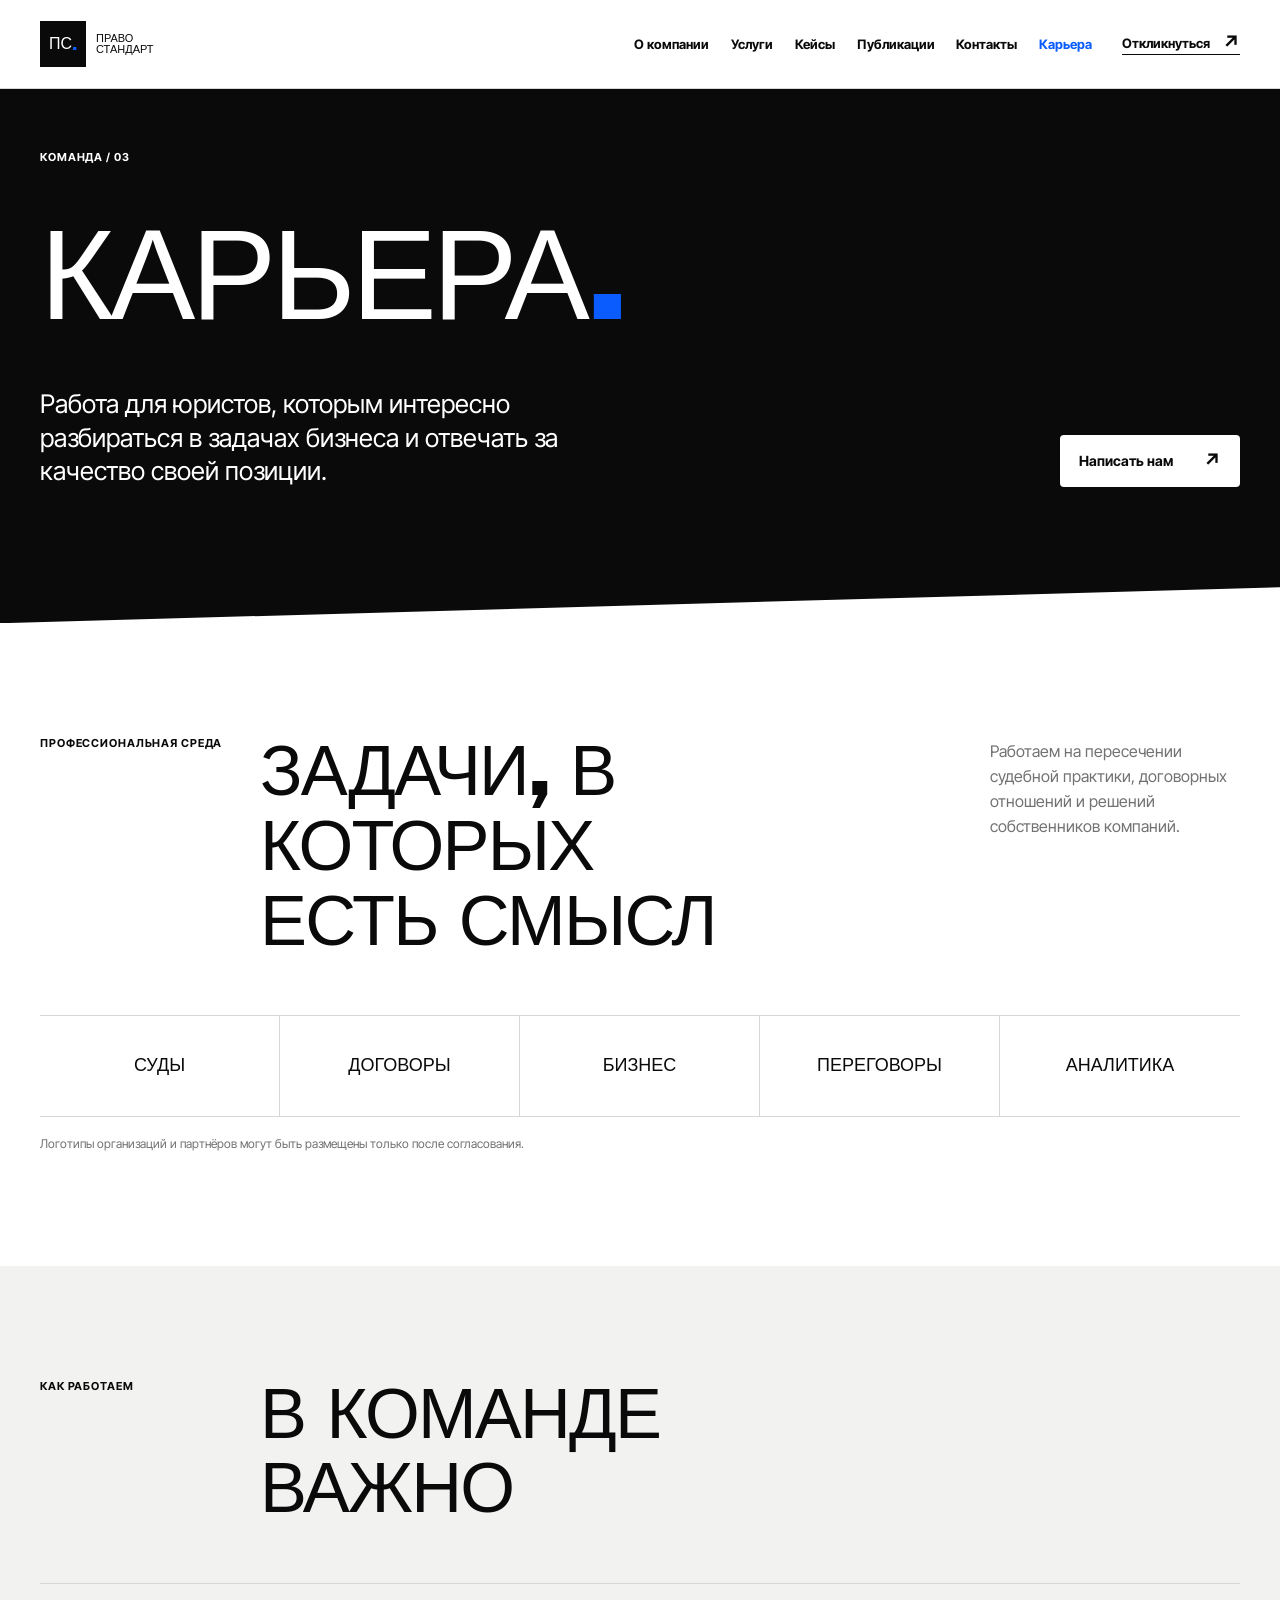
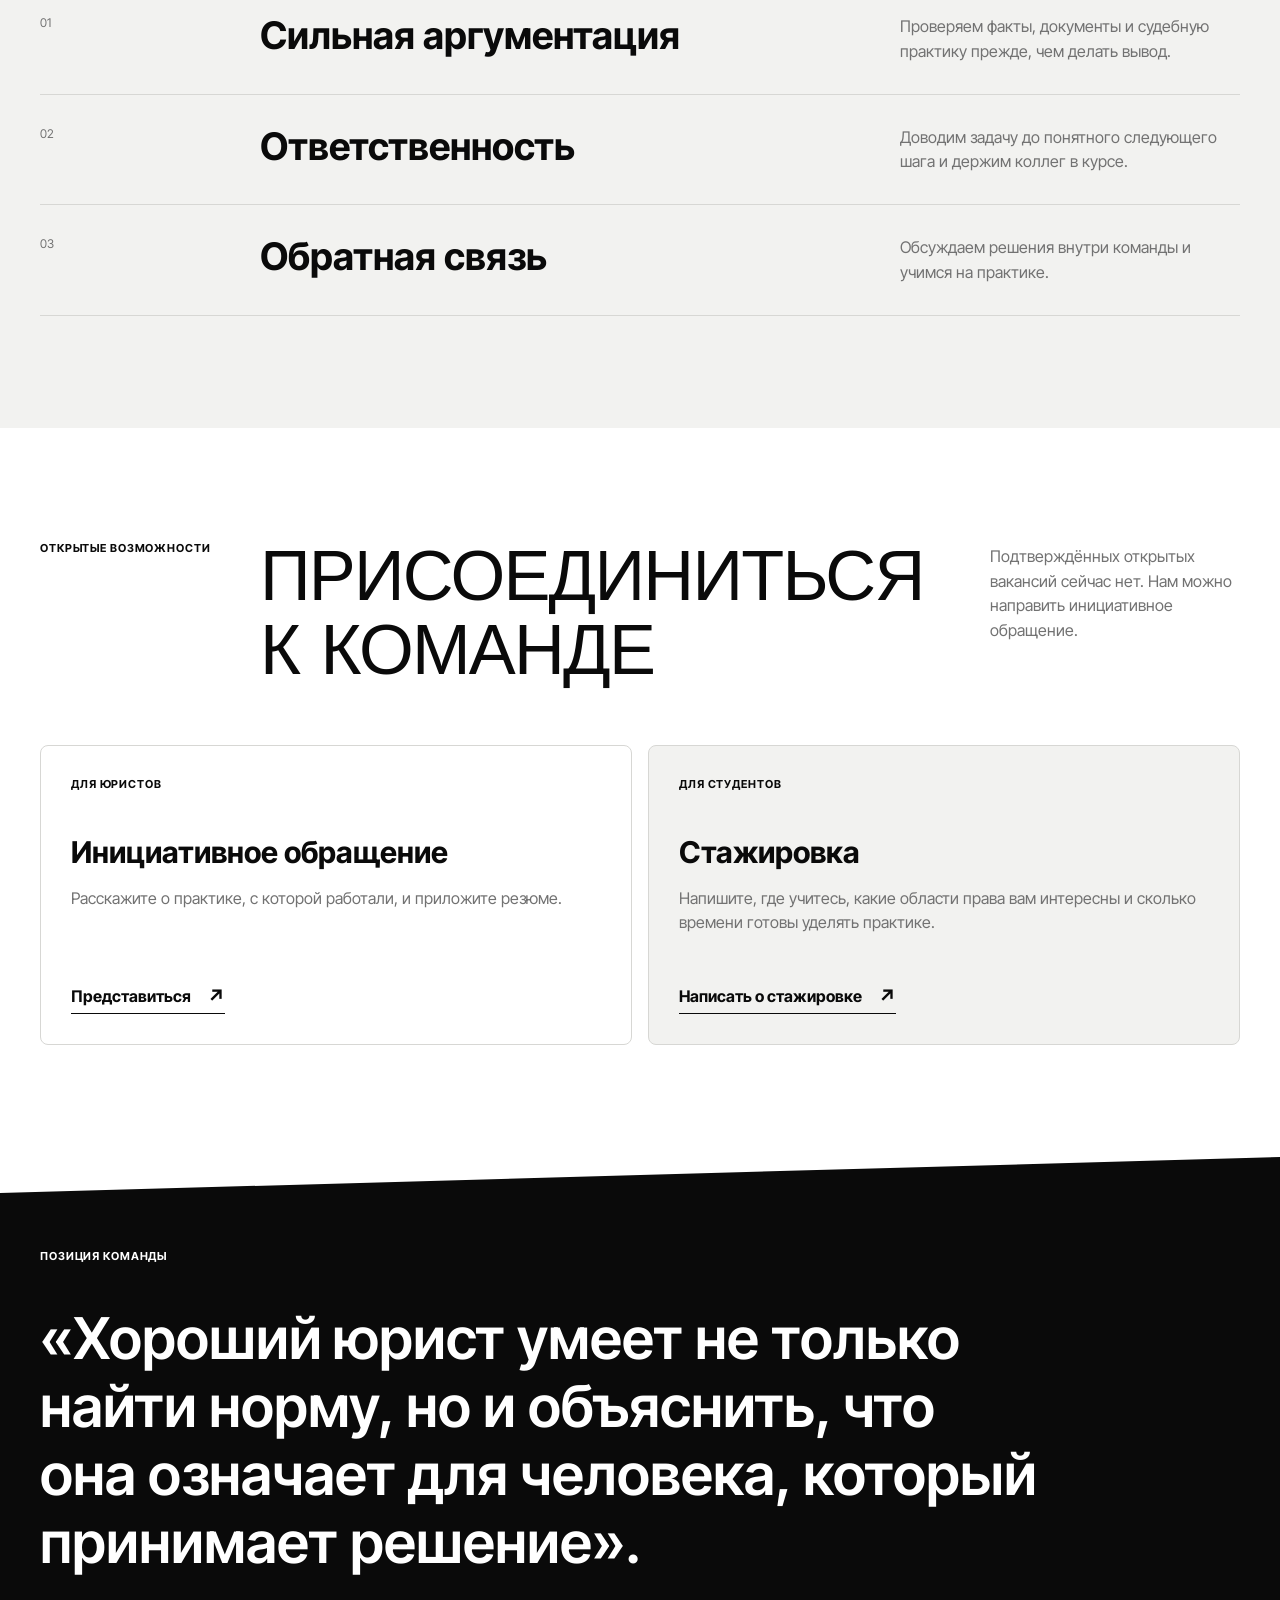
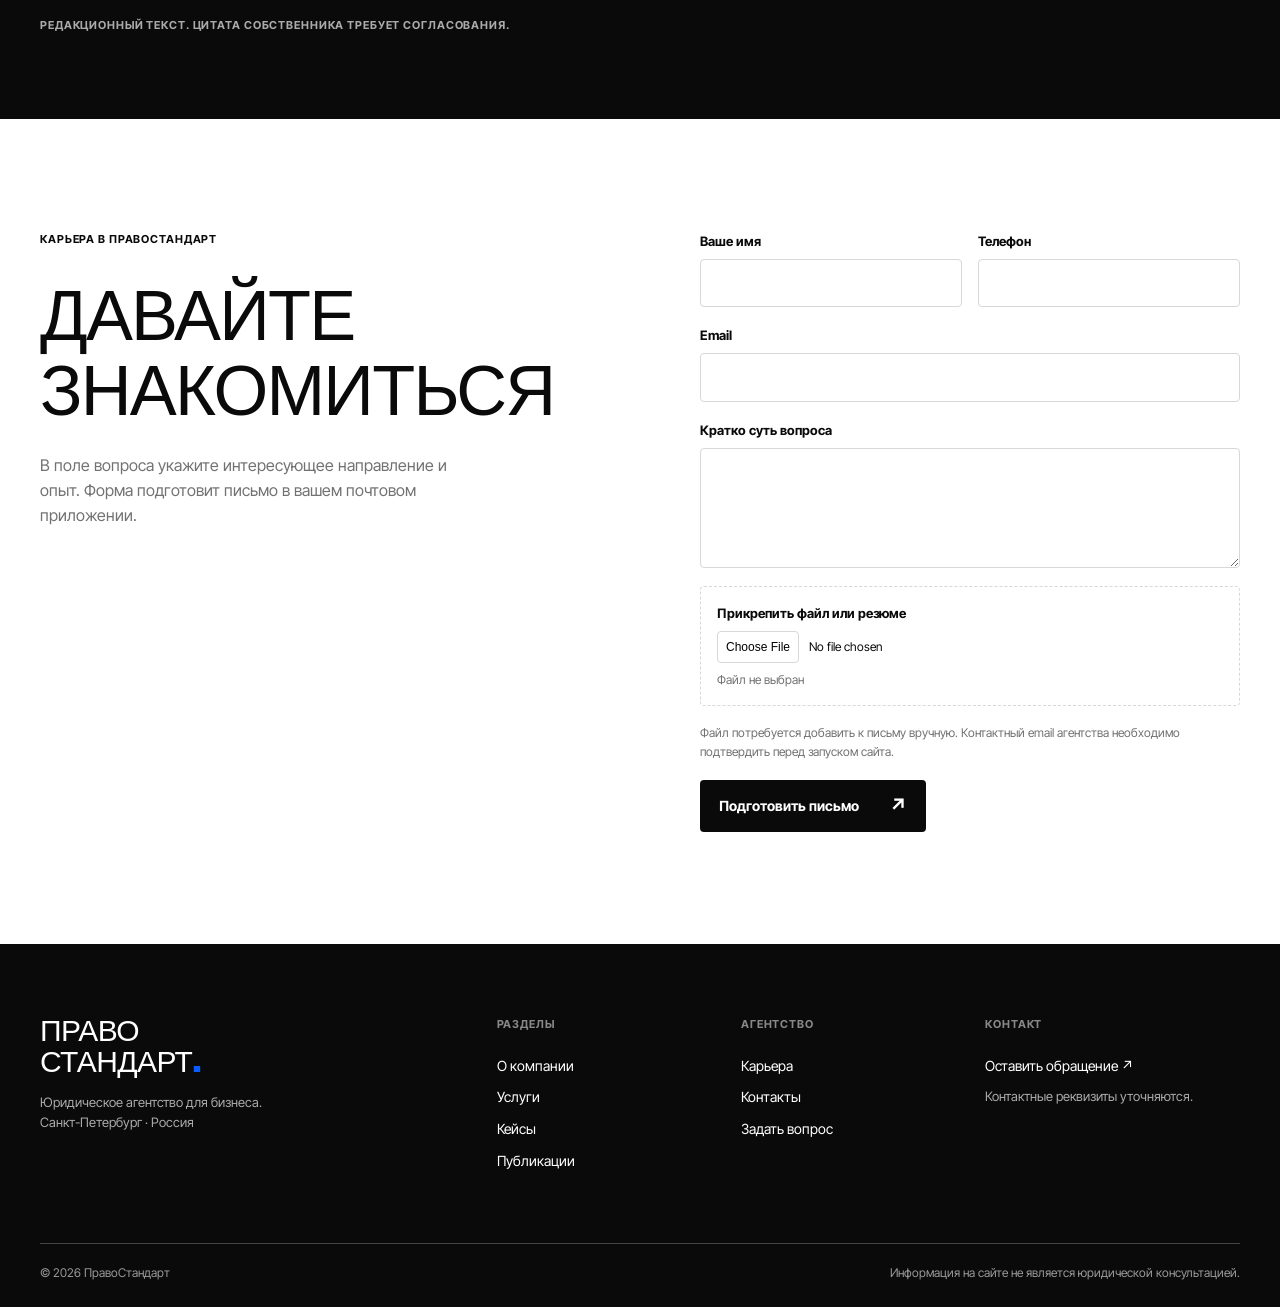
==== career.html @ 1e6f87a8 "Add files via upload" ====
<!doctype html>
<html lang="ru">
<head>
  <meta charset="utf-8"><meta name="viewport" content="width=device-width, initial-scale=1">
  <meta name="description" content="Карьера и стажировки в юридическом агентстве ПравоСтандарт.">
  <title>Карьера — ПравоСтандарт</title>
  <link rel="preconnect" href="https://fonts.googleapis.com"><link rel="preconnect" href="https://fonts.gstatic.com" crossorigin>
  <link href="https://fonts.googleapis.com/css2?family=Archivo+Black&family=Inter+Tight:wght@400;500;600;700&display=swap" rel="stylesheet">
  <link rel="stylesheet" href="styles.css">
</head>
<body>
<a class="skip-link" href="#main">К содержанию</a>
<header class="site-header"><div class="container header-inner"><a class="brand" href="index.html" aria-label="ПравоСтандарт — главная"><span class="brand-mark">ПС<span class="brand-dot">.</span></span><span class="brand-name">ПРАВО<br>СТАНДАРТ</span></a><button class="menu-toggle" type="button" aria-label="Открыть меню" aria-expanded="false" aria-controls="site-nav"><span></span><span></span><span></span></button><nav class="site-nav" id="site-nav" aria-label="Основная навигация"><a href="index.html">О компании</a><a href="index.html#services">Услуги</a><a href="cases.html">Кейсы</a><a href="index.html#publications">Публикации</a><a href="contacts.html">Контакты</a><a href="career.html" aria-current="page">Карьера</a></nav><a class="header-contact" href="#apply">Откликнуться <span aria-hidden="true">↗</span></a></div></header>
<main id="main">
  <section class="page-hero cut-bottom"><div class="container"><span class="eyebrow">КОМАНДА / 03</span><h1>КАРЬЕРА<span class="hero-period">.</span></h1><div class="page-hero-bottom"><p>Работа для юристов, которым интересно разбираться в задачах бизнеса и отвечать за качество своей позиции.</p><a class="button button-light" href="#apply">Написать нам <span aria-hidden="true">↗</span></a></div></div></section>
  <section class="section"><div class="container"><div class="section-head"><span class="section-label">ПРОФЕССИОНАЛЬНАЯ СРЕДА</span><h2 class="section-title">ЗАДАЧИ, В КОТОРЫХ<br>ЕСТЬ СМЫСЛ</h2><p>Работаем на пересечении судебной практики, договорных отношений и решений собственников компаний.</p></div><div class="sector-strip"><span>СУДЫ</span><span>ДОГОВОРЫ</span><span>БИЗНЕС</span><span>ПЕРЕГОВОРЫ</span><span>АНАЛИТИКА</span></div><p class="small-disclaimer">Логотипы организаций и партнёров могут быть размещены только после согласования.</p></div></section>
  <section class="section section-muted"><div class="container"><div class="section-head"><span class="section-label">КАК РАБОТАЕМ</span><h2 class="section-title">В КОМАНДЕ<br>ВАЖНО</h2></div><div class="principle-rows"><div><span>01</span><h3>Сильная аргументация</h3><p>Проверяем факты, документы и судебную практику прежде, чем делать вывод.</p></div><div><span>02</span><h3>Ответственность</h3><p>Доводим задачу до понятного следующего шага и держим коллег в курсе.</p></div><div><span>03</span><h3>Обратная связь</h3><p>Обсуждаем решения внутри команды и учимся на практике.</p></div></div></div></section>
  <section class="section"><div class="container"><div class="section-head"><span class="section-label">ОТКРЫТЫЕ ВОЗМОЖНОСТИ</span><h2 class="section-title">ПРИСОЕДИНИТЬСЯ<br>К КОМАНДЕ</h2><p>Подтверждённых открытых вакансий сейчас нет. Нам можно направить инициативное обращение.</p></div><div class="career-options"><div><span class="eyebrow">ДЛЯ ЮРИСТОВ</span><h3>Инициативное обращение</h3><p>Расскажите о практике, с которой работали, и приложите резюме.</p><a class="text-link" href="#apply">Представиться <span aria-hidden="true">↗</span></a></div><div><span class="eyebrow">ДЛЯ СТУДЕНТОВ</span><h3>Стажировка</h3><p>Напишите, где учитесь, какие области права вам интересны и сколько времени готовы уделять практике.</p><a class="text-link" href="#apply">Написать о стажировке <span aria-hidden="true">↗</span></a></div></div></div></section>
  <section class="career-quote cut-top"><div class="container"><span class="section-label">ПОЗИЦИЯ КОМАНДЫ</span><blockquote>«Хороший юрист умеет не только найти норму, но и объяснить, что она означает для человека, который принимает решение».</blockquote><span class="eyebrow">РЕДАКЦИОННЫЙ ТЕКСТ. ЦИТАТА СОБСТВЕННИКА ТРЕБУЕТ СОГЛАСОВАНИЯ.</span></div></section>
  <section class="section contact-section" id="apply"><div class="container contact-layout"><div><span class="section-label">КАРЬЕРА В ПРАВОСТАНДАРТ</span><h2 class="section-title">ДАВАЙТЕ<br>ЗНАКОМИТЬСЯ</h2><p>В поле вопроса укажите интересующее направление и опыт. Форма подготовит письмо в вашем почтовом приложении.</p></div><form class="contact-form" data-mail-form><div class="form-row"><label>Ваше имя <input name="name" autocomplete="name" required></label><label>Телефон <input name="phone" type="tel" autocomplete="tel" required></label></div><label>Email <input name="email" type="email" autocomplete="email" required></label><label>Кратко суть вопроса <textarea name="question" rows="4" required></textarea></label><label class="file-field">Прикрепить файл или резюме <input name="file" type="file" accept=".pdf,.doc,.docx,.jpg,.jpeg,.png"><span class="file-name">Файл не выбран</span></label><p class="form-note">Файл потребуется добавить к письму вручную. Контактный email агентства необходимо подтвердить перед запуском сайта.</p><button class="button button-dark" type="submit">Подготовить письмо <span aria-hidden="true">↗</span></button></form></div></section>
</main>
<footer class="site-footer"><div class="container"><div class="footer-main"><div><a class="footer-brand" href="index.html">ПРАВО<br>СТАНДАРТ<span>.</span></a><p>Юридическое агентство для бизнеса.<br>Санкт-Петербург · Россия</p></div><div><span class="footer-heading">РАЗДЕЛЫ</span><a href="index.html#about">О компании</a><a href="index.html#services">Услуги</a><a href="cases.html">Кейсы</a><a href="index.html#publications">Публикации</a></div><div><span class="footer-heading">АГЕНТСТВО</span><a href="career.html">Карьера</a><a href="contacts.html">Контакты</a><a href="contacts.html#question">Задать вопрос</a></div><div><span class="footer-heading">КОНТАКТ</span><a href="contacts.html#question">Оставить обращение ↗</a><span class="footer-small">Контактные реквизиты уточняются.</span></div></div><div class="footer-bottom"><span>© <span data-year>2026</span> ПравоСтандарт</span><span>Информация на сайте не является юридической консультацией.</span></div></div></footer>
<script src="script.js"></script>
</body>
</html>
---- styles.css ----
:root{--paper:#fff;--ink:#0a0a0a;--accent:#0a5cff;--muted:#f2f2f0;--line:#d7d7d4;--soft:#727272;--inverse:#f8f8f6;--radius:4px;--radius-large:8px;--font-display:"Archivo Black","Arial Black",sans-serif;--font-body:"Inter Tight",Arial,sans-serif}
*{box-sizing:border-box}
html{scroll-behavior:smooth}
body{margin:0;background:var(--paper);color:var(--ink);font:400 16px/1.55 var(--font-body)}
button,input,textarea{font:inherit}
button{cursor:pointer}
a{color:inherit;text-decoration:none}
a,button,input,textarea{transition:color .25s cubic-bezier(.2,0,0,1),background-color .25s cubic-bezier(.2,0,0,1),border-color .25s cubic-bezier(.2,0,0,1),transform .25s cubic-bezier(.2,0,0,1)}
a:hover{color:var(--accent)}
:focus-visible{outline:3px solid var(--accent);outline-offset:4px}
::selection{background:var(--accent);color:var(--paper)}
.container{width:min(100% - 64px,1200px);margin-inline:auto}
.skip-link{position:absolute;top:-80px;left:16px;z-index:50;padding:8px 16px;background:var(--paper)}
.skip-link:focus{top:12px}
.site-header{position:relative;z-index:10;background:var(--paper);border-bottom:1px solid var(--line)}
.header-inner{min-height:88px;display:flex;align-items:center;gap:30px}
.brand{display:flex;align-items:center;gap:10px;flex-shrink:0}
.brand-mark{display:flex;align-items:center;justify-content:center;width:46px;height:46px;background:var(--ink);color:var(--paper);font:16px var(--font-display);letter-spacing:0}
.brand-dot,.footer-brand span,.hero-period{color:var(--accent)}
.brand-name{font:11px/1.03 var(--font-display)}
.site-nav{display:flex;align-items:center;gap:clamp(12px,1.7vw,26px);margin-left:auto}
.site-nav a{font-size:13px;font-weight:700;white-space:nowrap}
.site-nav a[aria-current="page"]{color:var(--accent)}
.header-contact{display:flex;gap:12px;align-items:center;border-bottom:1px solid var(--ink);font-size:13px;font-weight:700;white-space:nowrap}
.header-contact span,.button span,.text-link span{font-size:20px;line-height:1}
.menu-toggle{display:none}
.hero,.page-hero{position:relative;background:var(--ink);color:var(--paper);overflow:hidden}
.cut-bottom{clip-path:polygon(0 0,100% 0,100% calc(100% - 36px),0 100%);padding-bottom:36px}
.cut-top{clip-path:polygon(0 36px,100% 0,100% 100%,0 100%);padding-top:36px}
.hero{min-height:680px}
.hero-inner{padding-top:64px;padding-bottom:110px}
.hero-meta{display:flex;justify-content:space-between;gap:20px;font-size:11px;font-weight:700;letter-spacing:.08em}
.hero h1,.page-hero h1{font-family:var(--font-display);font-weight:400;line-height:.98;letter-spacing:-.035em;overflow-wrap:anywhere}
.hero h1{font-size:clamp(72px,11vw,152px);margin:72px 0 48px}
.outline-text{-webkit-text-stroke:2px var(--paper);color:transparent}
.hero-bottom,.page-hero-bottom{display:flex;align-items:end;justify-content:space-between;gap:40px}
.hero-bottom p,.page-hero-bottom p{max-width:500px;margin:0;font-size:clamp(20px,2vw,27px);line-height:1.3}
.hero-index{position:absolute;right:24px;bottom:60px;font-size:11px;writing-mode:vertical-rl;color:var(--soft)}
.button{min-height:52px;padding:13px 18px;display:inline-flex;justify-content:space-between;align-items:center;gap:30px;border:1px solid transparent;border-radius:var(--radius);font-size:14px;font-weight:700;white-space:nowrap}
.button:hover{transform:translateY(-2px)}
.button-light{background:var(--paper);color:var(--ink)}
.button-light:hover{background:var(--accent);color:var(--paper)}
.button-dark{background:var(--ink);color:var(--paper)}
.button-dark:hover{background:var(--accent);color:var(--paper)}
.section{padding:112px 0}
.section-muted{background:var(--muted)}
.section-label,.eyebrow{display:block;font-size:11px;font-weight:700;letter-spacing:.08em}
.section-title{margin:0;font:400 clamp(40px,5.5vw,76px)/1.06 var(--font-display);letter-spacing:-.025em;overflow-wrap:anywhere}
.section-head{display:grid;grid-template-columns:190px minmax(0,1fr) 250px;align-items:start;gap:30px;margin-bottom:56px}
.section-head p{margin:4px 0 0;color:var(--soft)}
.split-layout{display:grid;grid-template-columns:290px minmax(0,1fr);gap:30px}
.approach blockquote{max-width:860px;margin:64px 0 24px;font-size:clamp(26px,3.2vw,42px);line-height:1.25;font-weight:600}
.approach .muted{max-width:570px;color:var(--soft);font-size:18px}
.service-list{margin-bottom:32px}
.service-list>div{display:grid;grid-template-columns:70px 1fr 30px;align-items:center;gap:16px;padding:24px 0;border-top:1px solid var(--line)}
.service-list>div:last-child{border-bottom:1px solid var(--line)}
.service-list h3{margin:0;font-size:clamp(24px,3vw,40px);font-weight:600;line-height:1.1}
.service-list span:first-child{color:var(--soft);font-size:12px}
.service-list span:last-child{font-size:24px}
.text-link{display:inline-flex;align-items:center;gap:16px;border-bottom:1px solid var(--ink);padding-bottom:4px;font-weight:700}
.team-grid{display:grid;grid-template-columns:1.15fr 1fr 1fr;gap:16px}
.team-card{border:1px solid var(--line);border-radius:var(--radius-large);overflow:hidden;background:var(--paper)}
.portrait{height:clamp(220px,25vw,330px);position:relative;overflow:hidden;background:repeating-linear-gradient(135deg,#e5e5e3 0,#e5e5e3 1px,#f4f4f2 1px,#f4f4f2 18px)}
.portrait-two{background:repeating-linear-gradient(45deg,#e2e2df 0,#e2e2df 1px,#f3f3f1 1px,#f3f3f1 22px)}
.portrait-three{background:repeating-linear-gradient(90deg,#e7e7e4 0,#e7e7e4 1px,#f5f5f3 1px,#f5f5f3 18px)}
.portrait span{position:absolute;bottom:16px;left:20px;font:clamp(70px,9vw,130px)/1 var(--font-display);color:rgba(10,10,10,.09)}
.team-card-body{padding:24px}
.team-card h3{margin:20px 0 8px;font-size:24px;line-height:1.15}
.team-card p{margin:0 0 20px;color:var(--soft)}
.team-card q{font-size:15px;font-weight:600}
.metrics-band{background:var(--ink);color:var(--paper);padding-bottom:78px}
.metrics-band .container{padding-top:44px}
.metrics-grid{display:grid;grid-template-columns:repeat(3,1fr);gap:24px;margin-top:40px}
.metrics-grid>div{display:flex;flex-direction:column;gap:20px;border-top:1px solid #555;padding-top:20px}
.metrics-grid strong{font:clamp(80px,11vw,152px)/1 var(--font-display);letter-spacing:-.04em}
.metrics-grid strong span{color:var(--accent)}
.metrics-grid>div>span{font-size:12px;font-weight:700;line-height:1.3}
.metrics-note{margin:44px 0 0;color:#aaa;font-size:13px}
.principle-rows{border-top:1px solid var(--line)}
.principle-rows>div{display:grid;grid-template-columns:190px 1fr 340px;gap:30px;padding:30px 0;border-bottom:1px solid var(--line)}
.principle-rows>div>span{font-size:12px;color:var(--soft)}
.principle-rows h3{margin:0;font-size:clamp(24px,3vw,38px);line-height:1.15}
.principle-rows p{margin:0;color:var(--soft)}
.geography-layout{display:grid;grid-template-columns:.85fr 1.15fr;align-items:center;gap:64px}
.geography-layout .section-title{margin:36px 0 24px}
.geography-layout p{max-width:390px;color:var(--soft);margin:0 0 28px}
.map-panel{margin-right:calc((min(100vw - 64px,1200px) - 100vw + 64px)/2);background:#e6e6e3;min-height:380px;display:flex;flex-direction:column;justify-content:center;padding:20px}
.map-panel svg{width:100%;max-height:350px}
.map-shape{fill:#f6f6f4;stroke:#bdbdb9;stroke-width:2}
.map-line{fill:none;stroke:var(--accent);stroke-width:2;stroke-dasharray:5 5}
.map-panel circle{fill:var(--accent)}
.map-panel text{font:700 12px var(--font-body);fill:var(--ink)}
.map-panel small{color:var(--soft)}
.sector-strip{display:grid;grid-template-columns:repeat(5,1fr);border-top:1px solid var(--line);border-bottom:1px solid var(--line)}
.sector-strip span{min-height:100px;display:flex;align-items:center;justify-content:center;text-align:center;padding:12px;border-right:1px solid var(--line);font:clamp(12px,1.5vw,18px)/1.2 var(--font-display)}
.sector-strip span:last-child{border-right:0}
.publication-grid{display:grid;grid-template-columns:1fr 1fr 1.25fr;gap:16px}
.publication-grid article{min-height:270px;display:flex;flex-direction:column;padding:24px;border:1px solid var(--line);border-radius:var(--radius-large);background:var(--paper)}
.publication-grid h3{font-size:28px;margin:auto 0 10px;line-height:1.12}
.publication-grid p{margin:0;color:var(--soft)}
.publication-grid .pro-bono{background:var(--ink);color:var(--paper)}
.publication-grid .pro-bono p{color:#bbb}
.contact-layout{display:grid;grid-template-columns:1fr 1fr;gap:10%}
.contact-layout .section-title{margin:32px 0 24px}
.contact-layout>div>p{max-width:430px;color:var(--soft)}
.contact-form{display:grid;gap:18px}
.contact-form label{display:grid;gap:8px;font-size:13px;font-weight:700}
.form-row{display:grid;grid-template-columns:1fr 1fr;gap:16px}
.contact-form input:not([type=file]),.contact-form textarea{width:100%;min-width:0;padding:13px 14px;border:1px solid var(--line);border-radius:var(--radius);background:var(--paper);color:var(--ink);outline:none}
.contact-form input:not([type=file]):focus,.contact-form textarea:focus{border-color:var(--accent);box-shadow:0 0 0 2px rgba(10,92,255,.13)}
.contact-form textarea{resize:vertical;min-height:120px}
.file-field{padding:16px;border:1px dashed var(--line);border-radius:var(--radius)}
.file-field input{max-width:100%;font-size:12px;font-weight:400}
.file-field input::file-selector-button{margin-right:10px;padding:8px;border:1px solid var(--line);border-radius:var(--radius);background:var(--paper);cursor:pointer}
.file-name,.form-note{color:var(--soft);font-size:12px;font-weight:400}
.form-note{margin:0}
.contact-form .button{justify-self:start}
.site-footer{background:var(--ink);color:var(--paper);padding:72px 0 24px}
.footer-main{display:grid;grid-template-columns:2fr 1fr 1fr 1.2fr;gap:32px;padding-bottom:72px}
.footer-brand{font:30px/1 var(--font-display);letter-spacing:-.02em}
.footer-main p,.footer-small{color:#aaa;font-size:13px}
.footer-main>div:not(:first-child){display:flex;flex-direction:column;align-items:start;gap:10px}
.footer-main a:not(.footer-brand){font-size:14px}
.footer-heading{color:#888;font-size:11px;font-weight:700;letter-spacing:.08em;margin-bottom:12px}
.footer-bottom{display:flex;justify-content:space-between;gap:20px;border-top:1px solid #444;padding-top:20px;color:#999;font-size:12px}
.page-hero{min-height:470px}
.page-hero .container{padding-top:60px;padding-bottom:100px}
.page-hero h1{font-size:clamp(62px,10vw,136px);margin:48px 0}
.page-hero-bottom p{max-width:590px}
.case-grid{display:grid;grid-template-columns:repeat(2,minmax(0,1fr));gap:16px}
.case-card{min-height:360px;padding:30px;border:1px solid var(--line);border-radius:var(--radius-large);display:flex;flex-direction:column}
.case-card:nth-child(4n+2),.case-card:nth-child(4n+3){background:var(--muted)}
.case-card h3{font:clamp(22px,2.4vw,34px)/1.14 var(--font-display);margin:30px 0}
.case-card dl{display:grid;grid-template-columns:104px 1fr;gap:8px 18px;margin:auto 0 0;font-size:14px}
.case-card dt{font-weight:700}
.case-card dd{margin:0;color:var(--soft)}
.contact-info-grid{display:grid;grid-template-columns:repeat(3,1fr);gap:16px}
.contact-info-grid>div{padding:24px 0;border-top:1px solid var(--line)}
.contact-info-grid h3{font-size:26px;line-height:1.2;margin:22px 0 8px}
.contact-info-grid p{color:var(--soft);margin:0}
.location-switch{display:inline-flex;gap:4px;padding:4px;border:1px solid var(--line);border-radius:var(--radius-large);margin-bottom:32px}
.location-switch button{padding:10px 16px;border:0;border-radius:var(--radius);background:transparent;font-weight:700}
.location-switch button:hover{color:var(--accent)}
.location-switch button.is-active{background:var(--ink);color:var(--paper)}
.location-grid{display:grid;grid-template-columns:1fr 1.4fr;gap:40px;align-items:stretch}
.location-copy{padding-top:32px}
.location-copy h3{font-size:36px;margin:32px 0 12px}
.location-copy p{color:var(--soft);max-width:350px;margin-bottom:32px}
.location-map{position:relative;min-height:360px;overflow:hidden;border:1px solid var(--line);border-radius:var(--radius-large);background:repeating-linear-gradient(0deg,#e8e8e5 0,#e8e8e5 2px,#f3f3f0 2px,#f3f3f0 72px)}
.map-street{position:absolute;height:15px;background:var(--paper);transform:rotate(-31deg);width:130%;left:-15%;top:30%;border:1px solid var(--line)}
.street-two{top:64%;transform:rotate(28deg)}
.street-three{top:83%;transform:rotate(-13deg)}
.map-water{position:absolute;width:70px;height:140%;top:-20%;left:22%;background:#d3d7d8;transform:rotate(17deg)}
.map-pin{position:absolute;top:43%;left:53%;width:56px;height:56px;display:grid;place-items:center;background:var(--accent);color:var(--paper);font:16px var(--font-display);border:5px solid var(--paper);border-radius:50%;box-shadow:0 8px 20px #0002}
.map-caption{position:absolute;bottom:16px;left:16px;right:16px;width:max-content;max-width:calc(100% - 32px);padding:8px;background:var(--paper);font-size:11px;font-weight:700}
.small-disclaimer{color:var(--soft);font-size:12px;margin:18px 0 0}
.career-options{display:grid;grid-template-columns:1fr 1fr;gap:16px}
.career-options>div{min-height:300px;display:flex;flex-direction:column;padding:30px;border:1px solid var(--line);border-radius:var(--radius-large)}
.career-options>div:nth-child(2){background:var(--muted)}
.career-options h3{font-size:30px;margin:36px 0 10px}
.career-options p{margin:0 0 30px;color:var(--soft)}
.career-options .text-link{align-self:start;margin-top:auto}
.career-quote{background:var(--ink);color:var(--paper);padding-bottom:85px}
.career-quote .container{padding-top:55px}
.career-quote blockquote{max-width:1000px;margin:40px 0;font:clamp(28px,4.5vw,58px)/1.18 var(--font-body);font-weight:600}
.career-quote .eyebrow{color:#aaa}
@media(max-width:1100px){.header-inner{flex-wrap:wrap;gap:12px;padding:14px 0}.site-nav{order:3;width:100%;justify-content:space-between;margin:0}.header-contact{margin-left:auto}.section-head{grid-template-columns:130px 1fr}.section-head p{grid-column:2;max-width:550px}.principle-rows>div{grid-template-columns:100px 1fr 300px}}
@media(max-width:760px){.container{width:min(100% - 32px,1200px)}.header-inner{min-height:72px}.menu-toggle{display:flex;flex-direction:column;justify-content:center;gap:5px;width:44px;height:44px;margin-left:auto;border:1px solid var(--line);border-radius:var(--radius);background:var(--paper)}.menu-toggle span{width:18px;height:2px;margin:0 auto;background:var(--ink)}.site-nav{display:none;order:4;flex-direction:column;align-items:stretch;gap:0;width:100%;padding:8px 0}.site-nav.is-open{display:flex}.site-nav a{padding:12px 0;border-top:1px solid var(--line)}.header-contact{display:none}.hero{min-height:590px}.hero-inner{padding:44px 0 100px}.hero-meta{font-size:9px}.hero h1{font-size:clamp(55px,13vw,98px);margin:100px 0 48px}.hero-bottom,.page-hero-bottom{align-items:start;flex-direction:column;gap:24px}.hero-bottom p,.page-hero-bottom p{font-size:20px}.section{padding:80px 0}.section-head,.split-layout{display:block}.section-head .section-title,.split-layout .section-title{margin-top:28px}.section-head p{margin-top:18px}.section-title{font-size:clamp(38px,8vw,64px)}.approach blockquote{margin-top:40px}.team-grid{grid-template-columns:1fr 1fr}.team-card:first-child{grid-column:1/-1}.portrait{height:230px}.metrics-grid{gap:12px}.metrics-grid strong{font-size:clamp(50px,10vw,90px)}.principle-rows>div{grid-template-columns:42px 1fr;gap:12px}.principle-rows p{grid-column:2}.geography-layout,.contact-layout,.location-grid{grid-template-columns:1fr;gap:40px}.map-panel{margin:0;min-height:260px}.publication-grid{grid-template-columns:1fr 1fr}.publication-grid .pro-bono{grid-column:1/-1}.sector-strip{grid-template-columns:repeat(3,1fr)}.sector-strip span:nth-child(3){border-right:0}.sector-strip span:nth-child(n+4){border-top:1px solid var(--line)}.footer-main{grid-template-columns:repeat(2,1fr)}.page-hero{min-height:400px}.page-hero h1{font-size:clamp(52px,11vw,90px)}.contact-info-grid{grid-template-columns:1fr 1fr}.contact-info-grid>div:last-child{grid-column:1/-1}}
@media(max-width:520px){.brand-mark{width:42px;height:42px}.hero{min-height:560px}.hero h1{font-size:clamp(49px,12.4vw,70px);margin:96px 0 40px}.hero-meta span:last-child{text-align:right}.hero-index{display:none}.cut-bottom{clip-path:polygon(0 0,100% 0,100% calc(100% - 18px),0 100%);padding-bottom:18px}.cut-top{clip-path:polygon(0 18px,100% 0,100% 100%,0 100%);padding-top:18px}.section{padding:72px 0}.section-head{margin-bottom:36px}.section-title{font-size:clamp(34px,9vw,48px)}.team-grid,.metrics-grid,.publication-grid,.case-grid,.contact-info-grid,.career-options{grid-template-columns:1fr}.team-card:first-child,.publication-grid .pro-bono,.contact-info-grid>div:last-child{grid-column:auto}.metrics-grid{gap:30px}.metrics-grid>div{gap:8px}.metrics-grid strong{font-size:90px}.portrait{height:220px}.service-list>div{grid-template-columns:36px 1fr 20px;gap:10px}.service-list h3{font-size:24px}.sector-strip{grid-template-columns:repeat(2,1fr)}.sector-strip span{min-height:76px}.sector-strip span:nth-child(3){border-right:1px solid var(--line)}.sector-strip span:nth-child(2n){border-right:0}.sector-strip span:nth-child(n+3){border-top:1px solid var(--line)}.footer-main{grid-template-columns:1fr 1fr;gap:36px 18px}.footer-main>div:first-child{grid-column:1/-1}.footer-bottom{flex-direction:column}.form-row{grid-template-columns:1fr}.page-hero .container{padding:46px 0 80px}.page-hero h1{font-size:clamp(47px,10.5vw,64px);margin:60px 0 38px}.case-card{min-height:auto}.case-card dl{grid-template-columns:82px 1fr}.location-switch{width:100%}.location-switch button{flex:1;padding:10px 5px;font-size:13px}.location-map{min-height:280px}}
@media(prefers-reduced-motion:reduce){html{scroll-behavior:auto}a,button,input,textarea{transition:none}.button:hover{transform:none}}
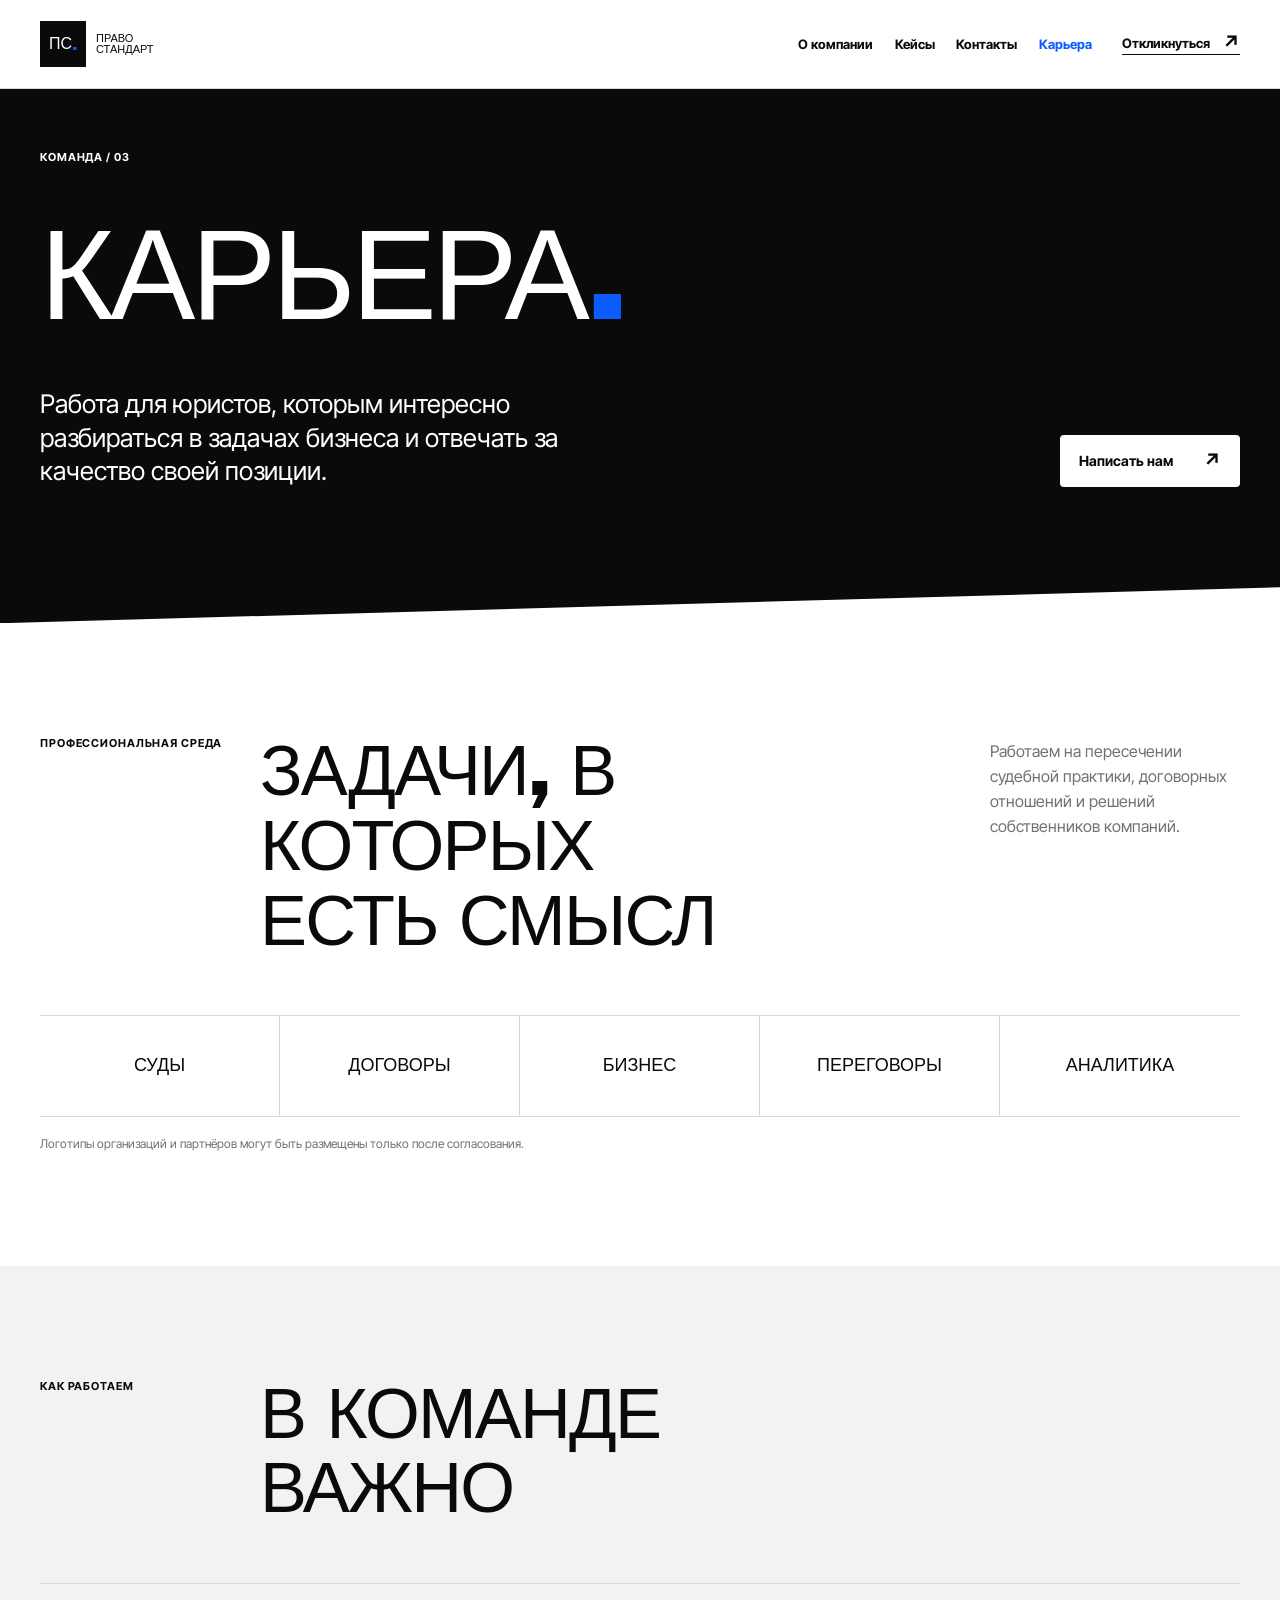
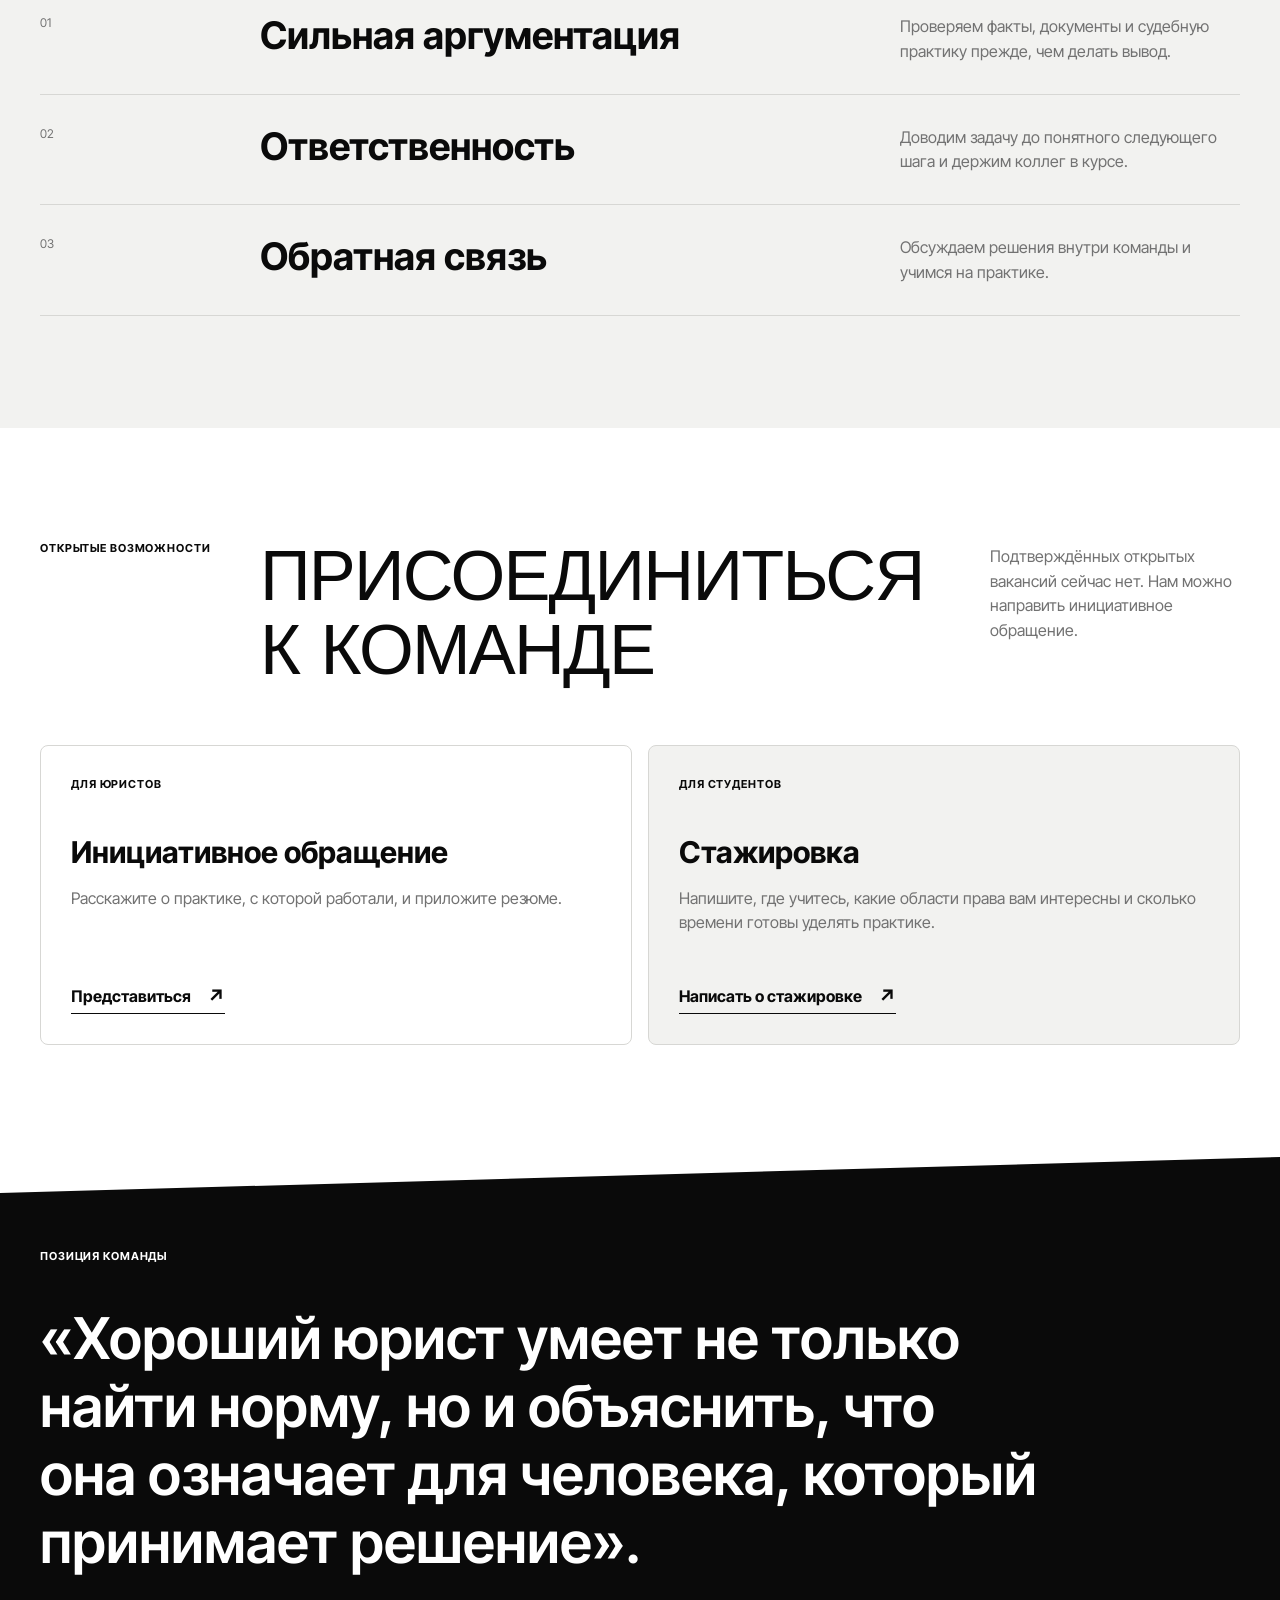
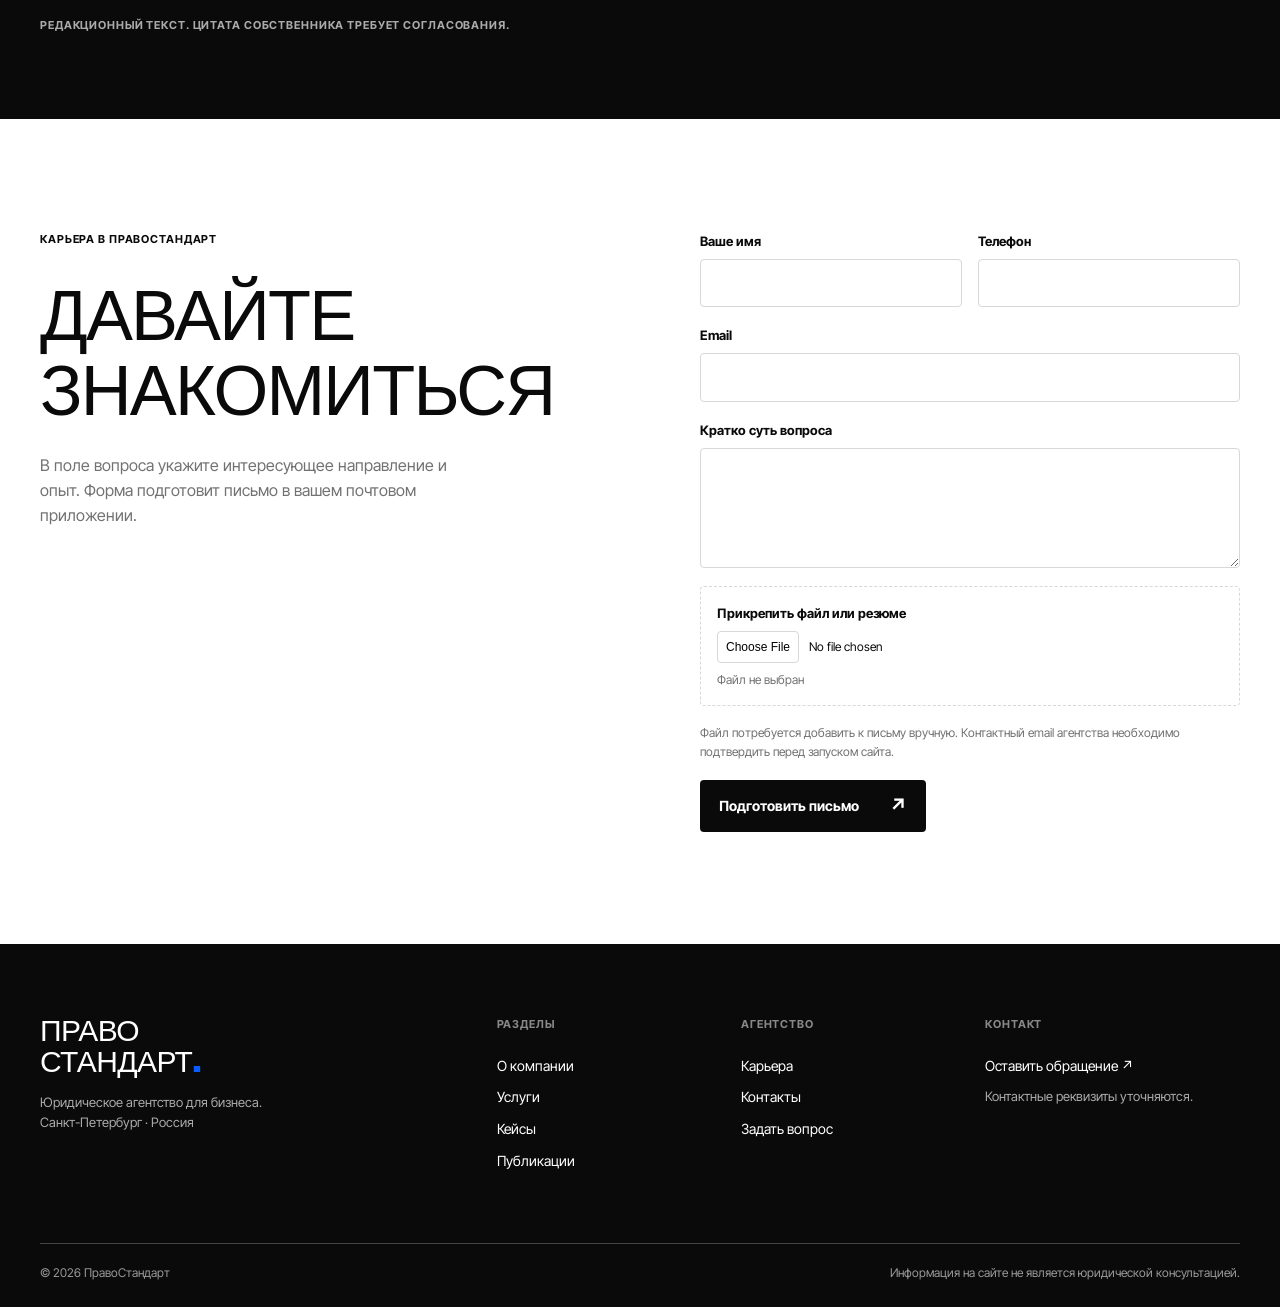
==== commit c21555e3: "Update career.html" ====
--- a/career.html
+++ b/career.html
@@ -10,7 +10,7 @@
 </head>
 <body>
 <a class="skip-link" href="#main">К содержанию</a>
-<header class="site-header"><div class="container header-inner"><a class="brand" href="index.html" aria-label="ПравоСтандарт — главная"><span class="brand-mark">ПС<span class="brand-dot">.</span></span><span class="brand-name">ПРАВО<br>СТАНДАРТ</span></a><button class="menu-toggle" type="button" aria-label="Открыть меню" aria-expanded="false" aria-controls="site-nav"><span></span><span></span><span></span></button><nav class="site-nav" id="site-nav" aria-label="Основная навигация"><a href="index.html">О компании</a><a href="index.html#services">Услуги</a><a href="cases.html">Кейсы</a><a href="index.html#publications">Публикации</a><a href="contacts.html">Контакты</a><a href="career.html" aria-current="page">Карьера</a></nav><a class="header-contact" href="#apply">Откликнуться <span aria-hidden="true">↗</span></a></div></header>
+<header class="site-header"><div class="container header-inner"><a class="brand" href="index.html" aria-label="ПравоСтандарт — главная"><span class="brand-mark">ПС<span class="brand-dot">.</span></span><span class="brand-name">ПРАВО<br>СТАНДАРТ</span></a><button class="menu-toggle" type="button" aria-label="Открыть меню" aria-expanded="false" aria-controls="site-nav"><span></span><span></span><span></span></button><nav class="site-nav" id="site-nav" aria-label="Основная навигация"><a href="index.html">О компании</a><!-- пока убрал <a href="index.html#services">Услуги</a> --> <a href="cases.html">Кейсы</a><!-- пока убрал <a href="index.html#publications">Публикации</a> --> <a href="contacts.html">Контакты</a><a href="career.html" aria-current="page">Карьера</a></nav><a class="header-contact" href="#apply">Откликнуться <span aria-hidden="true">↗</span></a></div></header>
 <main id="main">
   <section class="page-hero cut-bottom"><div class="container"><span class="eyebrow">КОМАНДА / 03</span><h1>КАРЬЕРА<span class="hero-period">.</span></h1><div class="page-hero-bottom"><p>Работа для юристов, которым интересно разбираться в задачах бизнеса и отвечать за качество своей позиции.</p><a class="button button-light" href="#apply">Написать нам <span aria-hidden="true">↗</span></a></div></div></section>
   <section class="section"><div class="container"><div class="section-head"><span class="section-label">ПРОФЕССИОНАЛЬНАЯ СРЕДА</span><h2 class="section-title">ЗАДАЧИ, В КОТОРЫХ<br>ЕСТЬ СМЫСЛ</h2><p>Работаем на пересечении судебной практики, договорных отношений и решений собственников компаний.</p></div><div class="sector-strip"><span>СУДЫ</span><span>ДОГОВОРЫ</span><span>БИЗНЕС</span><span>ПЕРЕГОВОРЫ</span><span>АНАЛИТИКА</span></div><p class="small-disclaimer">Логотипы организаций и партнёров могут быть размещены только после согласования.</p></div></section>
@@ -22,4 +22,4 @@
 <footer class="site-footer"><div class="container"><div class="footer-main"><div><a class="footer-brand" href="index.html">ПРАВО<br>СТАНДАРТ<span>.</span></a><p>Юридическое агентство для бизнеса.<br>Санкт-Петербург · Россия</p></div><div><span class="footer-heading">РАЗДЕЛЫ</span><a href="index.html#about">О компании</a><a href="index.html#services">Услуги</a><a href="cases.html">Кейсы</a><a href="index.html#publications">Публикации</a></div><div><span class="footer-heading">АГЕНТСТВО</span><a href="career.html">Карьера</a><a href="contacts.html">Контакты</a><a href="contacts.html#question">Задать вопрос</a></div><div><span class="footer-heading">КОНТАКТ</span><a href="contacts.html#question">Оставить обращение ↗</a><span class="footer-small">Контактные реквизиты уточняются.</span></div></div><div class="footer-bottom"><span>© <span data-year>2026</span> ПравоСтандарт</span><span>Информация на сайте не является юридической консультацией.</span></div></div></footer>
 <script src="script.js"></script>
 </body>
-</html>+</html>
